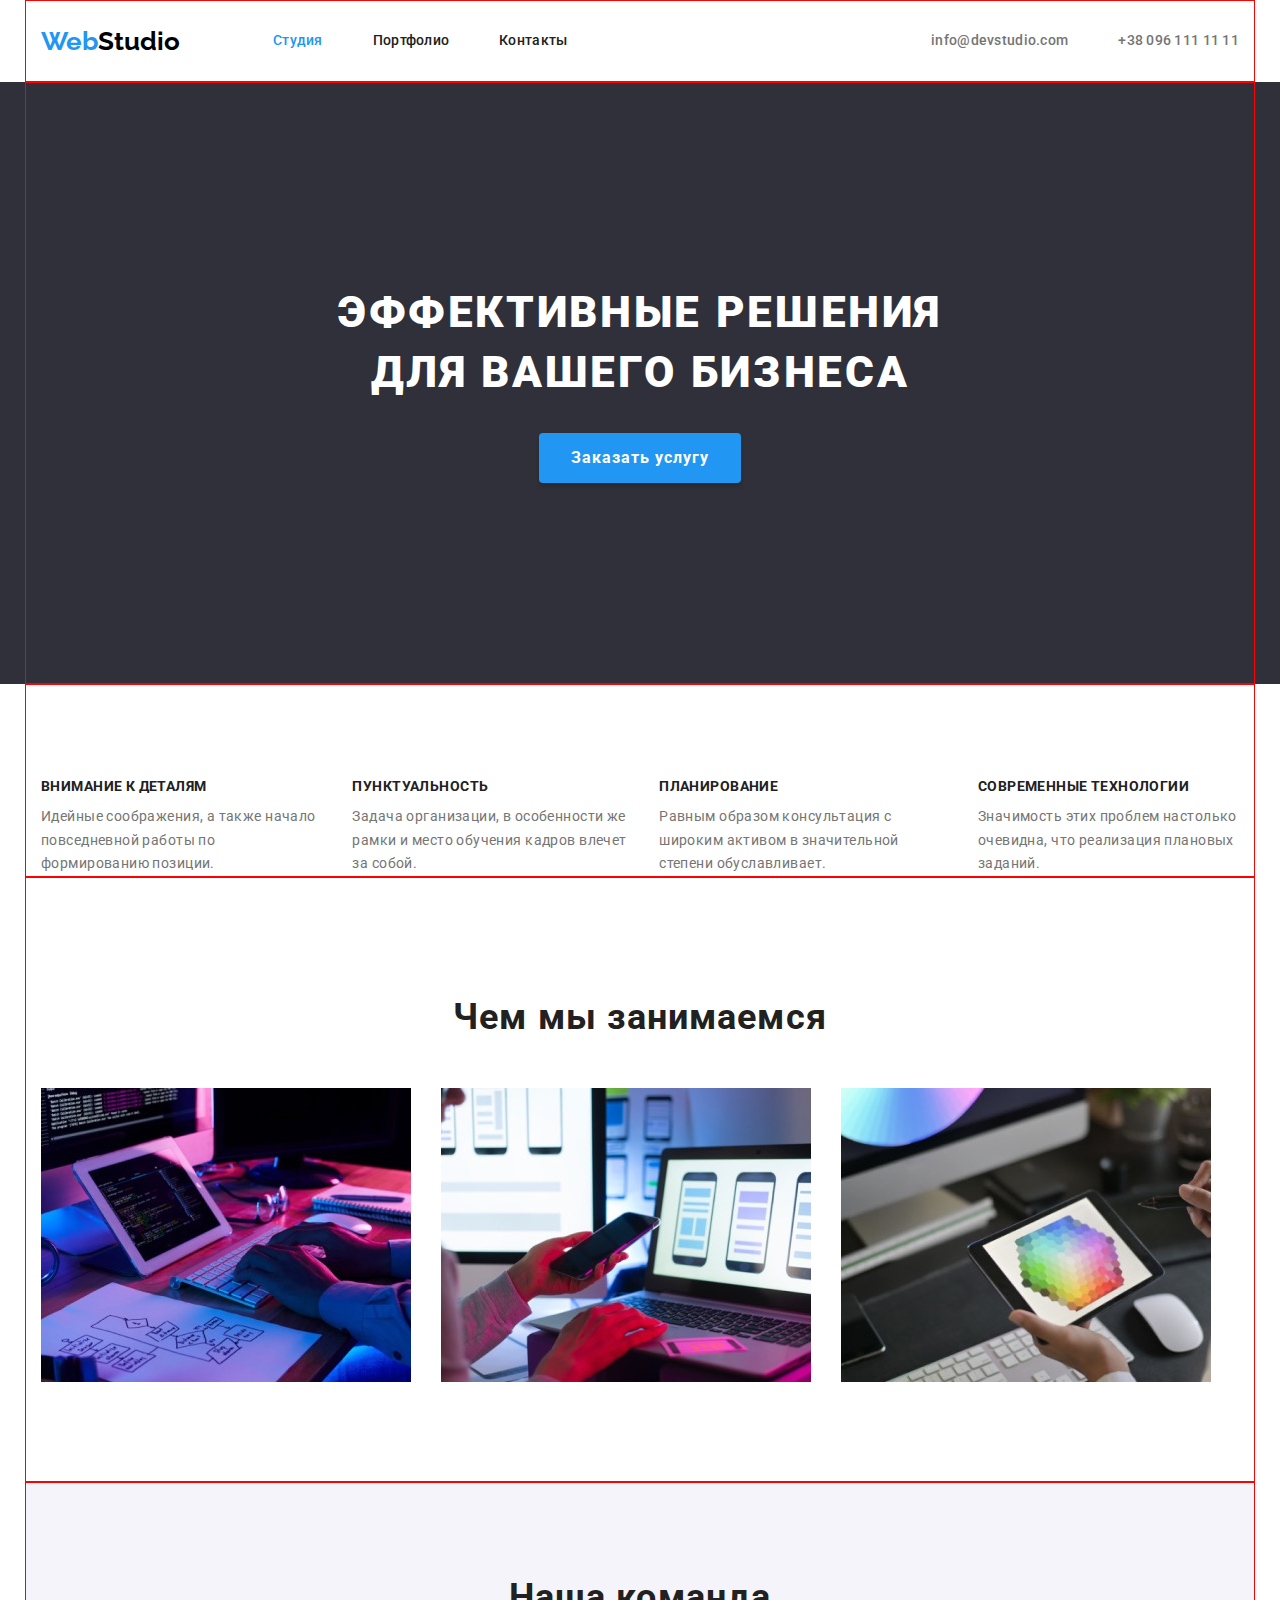
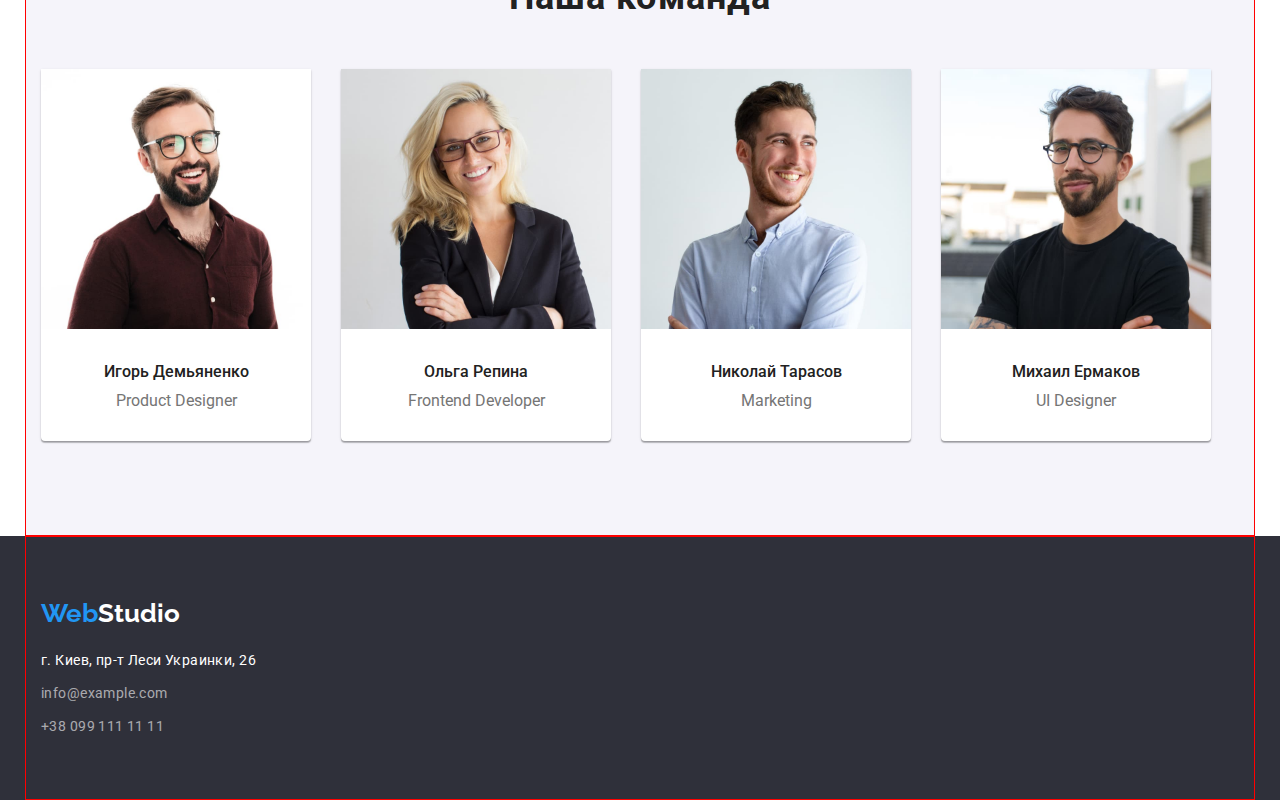
==== index.html @ 02f097f6 "додає позиціонування" ====
<!DOCTYPE html>
<html lang="ru">
  <head>
    <meta charset="UTF-8" />
    <meta http-equiv="X-UA-Compatible" content="IE=edge" />
    <meta name="viewport" content="width=device-width, initial-scale=1.0" />
    <title>WebStudio</title>
    <link rel="preconnect" href="https://fonts.googleapis.com"> 
    <link rel="preconnect" href="https://fonts.gstatic.com" crossorigin> 
    <link href="https://fonts.googleapis.com/css2?family=Raleway:wght@700&family=Roboto:wght@400;500;700;900&display=swap" rel="stylesheet">
    <link rel="stylesheet" href="https://cdnjs.cloudflare.com/ajax/libs/modern-normalize/1.1.0/modern-normalize.min.css">
    <link rel="stylesheet" href="./css/styles.css">
</head>
  <body>
    <header class="header">
        <div class="conteiner header-conteiner">
            <nav class="nav-conteiner">   
                <a class="header-logo-wed link" href="/" lang="en">Web<span class="header-logo-studio link">Studio</span> </a>    
                    <ul class="nav link list">
                        <li class="nav-list"> <a  class="nav-link curent link" href="./index.html">Студия</a></li>
                        <li class="nav-list"> <a class="nav-link link" href="./portfolio.html">Портфолио</a></li>
                        <li class="nav-list"> <a class="nav-link link" href="#">Контакты</a></li>
                    </ul>
                </nav> 
                <ul class="header-info list">
                    <li class="header-info-items">
                        <a href="moilto:info@devstudio.com" class="header-info-link link"> info@devstudio.com </a></li>
                    <li class="header-info-items"> 
                        <a href="tel:+380961111111" class="header-info-link link">+38 096 111 11 11</a> </li> 
                </ul>
        </div>
    </header>
    <main>
        <section class="hero">
            <din class="hero-conteiner conteiner">
                <h1 class="hero-title">Эффективные решения <br/> для вашего бизнеса</h1>
            <button class="hero-btn" type="button">Заказать услугу</button>
            </din>
            
        </section>
        <section class="after-hero conteiner">
            <h2 class="visually-hidder"> Наши преимущества </h2>
            <ul class="item-conteiner list">
                <li class="main-item"> 
                    <h3 class="item-subtitle">Внимание к деталям</h3> 
                    <p class="item-text">Идейные соображения, а также начало повседневной работы по формированию позиции.</p>
                </li>
                <li class="main-item"> 
                    <h3 class="item-subtitle">Пунктуальность</h3> 
                    <p class="item-text">Задача организации, в особенности же рамки и место обучения кадров влечет за собой.</p>
                </li>
                <li class="main-item"> 
                    <h3 class="item-subtitle">Планирование</h3> 
                    <p class="item-text">Равным образом консультация с широким активом в значительной степени обуславливает.</p>
                </li>
                <li class="main-item"> 
                    <h3 class="item-subtitle">Современные технологии</h3> 
                    <p class="item-text">Значимость этих проблем настолько очевидна, что реализация плановых заданий.</p>
                </li>
            </ul>
        </section>
        <section class="work conteiner">
            <h2 class="work-heading">Чем мы занимаемся</h2>
            <ul class="work-heading-list">
                <li class="work-heading-img list">
                    <img src="./images/img-1.jpg" alt="планирование макета" width="370">
                </li>
                <li class="work-heading-img list">
                    <img src="./images/img-2.jpg" alt="позиционирование страници" width="370"> 
                </li>
                <li class="work-heading-img list">
                    <img src="./images/img-3.jpg" alt="подбор цветовой композиции" width="370">
                </li>
            </ul>
        </section>
        <section class="team conteiner">
            <h2 class="team-title list"> Наша команда</h2>
            <ul class="team-grup">
                <li class="team-list list"> <img src="./images/specialist-1.jpg" alt="дизайнер продукта" width="270">
                    <h3 class="team-name">Игорь Демьяненко</h3> <p class="team-job" lang="en">Product Designer</p></li>
                <li class="team-list list"><img src="./images/specialist-2.jpg" alt="разработчик" width="270">
                    <h3 class="team-name">Ольга Репина</h3> <p class="team-job" lang="en">Frontend Developer</p></li>
                <li class="team-list list"><img src="./images/specialist-3.jpg" alt="маркетолог" width="270">
                    <h3 class="team-name">Николай Тарасов</h3> <p class="team-job" lang="en">Marketing</p></li>
                <li class="team-list list"><img src="./images/specialist-4.jpg" alt="дизайнер интерфейсов" width="270">
                    <h3 class="team-name">Михаил Ермаков</h3> <p class="team-job" lang="en">UI Designer</p></li>
            </ul>
        </section>
    </main>
    <footer class="footer">
        <div class="footer-conteiner conteiner"> 
            <a class="footer-logo-wed link" href="/" lang="en">Web<span class="footer-logo-studio">Studio</span></a> 
            <address class="footer-nav">
                <ul class="footer-list">
                    <li class="footer-items-address list link">
                        <a href="https://goo.gl/maps/YGyB6HcbsNwQqxCWA" class="footer-address link"> г. Киев, пр-т Леси Украинки, 26</a>
                    </li>
                    <li class="footer-items-mail list link">
                         <a href="moilto:info@example.com"  class="footer-mail link" target="_blank" rel="noopener noreferrer"> info@example.com </a>
                    </li>
                    <li class="footer-items-tel list link">
                        <a href="tel:+380991111111" class="footer-tel link"> +38 099 111 11 11</a>
                    </li>
                </ul> 
            </address>
        </div>   
    </footer>
  </body>
</html>
---- css/styles.css ----
:root{
    --header-color: #212121;
    --light-header-color:#FFFFFF;
    --text-color:#757575;
    --logo-accent-color: #2196F3;
    --logo-dark-color: #000000;
    --logo-light-color: #FFFFFF;
    --btn-color: #2196F3;
    --btn-portfolio-color: #F5F4FA;
    --active-color: #2196F3;
    --btn-text-active-color: #FFFFFF; 
    --main-background-color: #FFFFFF;
    --hero-backgroud-color: #2F303A;
    --our-team-background-color: #F5F4FA;
    --our-team-foto-background-color: #FFFFFF; 
    --footer-background-color: #2F303A;
    --footer-address-color: rgba(255, 255, 255, 0.6);
}


.list{ 
    list-style: none;
}
.link {
    text-decoration: none;
}
.visually-hidder{
    position: absolute;
    width: 1px;
    height: 1px;
    margin: -1px;
    border: 0;
    padding: o;
    white-space: nowrap;
    clip-path: inset(100%);
    clip: rect(0 0 0 0);
    overflow: hidden;
}

.conteiner{
    width: 1230px;
    padding: 94px 15px;
    margin-left: auto;
    margin-right: auto;
    border:1px solid red;
}

p,
h1,
h2,
h3,
h4,
h5,
h6{
    margin: 0;
}
ul,
ol{
    margin: 0;
    padding: 0;
}


body {
    font-family: "Roboto", sans-serif;
    color: var(--header-color);
    background: var(--main-background-color);
}



/*---------------------------------------LOGO-HEADER------------------*/

.header-conteiner{
    display: flex;
    padding-top: 0;
    padding-bottom: 0;
}
.header-logo-wed {
    margin-right: 93px;
    font-family: 'Raleway', sans-serif;
    font-weight: 700;
    font-size: 26px;
    line-height: 1.24;
    color: var(--logo-accent-color);
}
.header-logo-studio {
    font-family: 'Raleway', sans-serif;
    font-weight: 700;
    font-size: 26px;
    line-height: 1.24;
    color: var(--logo-dark-color);
}
.nav-conteiner{
    display: flex;
    align-items: center;
}
.nav{
    display: flex;
}

.nav-list:not(:last-child) {
    margin-right: 50px;
}
.nav-link {
    display: block;
    padding: 32px 0;
    color:inherit;
    font-weight: 500;
    font-size: 14px;
    line-height: 1.14;
    letter-spacing: 0.02em;
}
.curent{
    color:var(--active-color);
}
.header-info{
    display: flex;
    margin-left: auto;
}
.header-info-items:not(:last-child){
    margin-right: 50px;
}

.header-info-link {
    display: block;
    padding: 32px 0;
    font-weight: 500;
    font-size: 14px;
    line-height: 1.14;
    letter-spacing: 0.02em;
    color: var(--text-color);
}
.nav-link:hover,
.nav-link:focus,
.header-info-link:hover,
.header-info-link:focus {
    color:var(--active-color);
}


/*-------------------------------------HERO------------------------------*/
.hero{
    
    background: var(--hero-backgroud-color);

}
.hero-conteiner{
    display: block;
    text-align: center;
    padding-top: 200px;
    padding-bottom: 200px;

}
.hero-title{
    margin: 0;
    margin-bottom: 30px;
    font-weight: 900;
    color: var(--light-header-color);
    font-size: 44px;
    line-height: 1.36;
    text-align: center;
    letter-spacing: 0.06em;
    text-transform: uppercase;
}
.hero-btn{
    display: inline-block;
    padding: 10px 32px;
    background: var(--btn-color);
    box-shadow: 0px 4px 4px rgba(0, 0, 0, 0.15);
    border-radius: 4px;
    border: transparent;
    letter-spacing: 0.06em;
    font-family: inherit;
    font-weight: 700;
    font-size: 16px;
    line-height: 30px;
    color:var(--light-header-color);

}
.hero-btn:hover{
    background:#188CEB;
}
/*-------------------------------------AFTER-HERO---------------------*/

.after-hero{
    padding-bottom: 0;
}
.item-conteiner{
    display: flex;
    margin: -15px;
}
.main-item{
    margin: 15px;
}

.item-subtitle{
    margin-bottom: 10px;

    font-weight: 700;
    font-size: 14px;
    line-height: 1.14;
    letter-spacing: 0.03em;
    text-transform: uppercase;
    color:var(--header-color);
}
.item-text{
    font-size: 14px;
    line-height: 1.71;
    letter-spacing: 0.03em;
    color:var(--text-color);
}
/*----------------------------------------------WORK-------------------*/

.work{
    padding-top: 118px;
}
.work-heading{
    text-align: center;
    font-weight: 700;
    font-size: 36px;
    line-height: 42px;
    text-align: center;
    letter-spacing: 0.03em;
    color:var(--header-color);
}
.work-heading-list{
    margin-top: 50px;
    display: flex;
}
.work-heading-img:not(:last-child){
    margin-right:30px;
}
/*----------------------------------TEAM-----------------------------------*/
.team{
    background: var(--our-team-background-color);
}
.team-title{
    text-align: center;
    font-weight: 700;
    font-size: 36px;
    line-height: 1.16;
    text-align: center;
    letter-spacing: 0.03em;
    color:var(--header-color);
}
.team-grup{
    display: flex;
    margin-top: 50px;
}
.team-list{
    background: var(--our-team-foto-background-color);
    box-shadow: 0px 1px 3px rgba(0, 0, 0, 0.12), 0px 1px 1px rgba(0, 0, 0, 0.14), 0px 2px 1px rgba(0, 0, 0, 0.2);
    border-radius: 0px 0px 4px 4px;
}
.team-list:not(:last-child){
    margin-right: 30px;
}

.team-name{ 
    margin-top: 30px;
    text-align: center;
    font-weight: 500;
    font-size: 16px;
    line-height: 1.18;
    color: var(--header-color);
}
.team-job{
    margin-top: 10px;
    margin-bottom: 30px;
    text-align: center;
    line-height: 1.18;
    color: var(--text-color);
}
/*----------------------------------FOOTER-------------------------------------*/
.footer{   
    background: var(--footer-background-color);
}
.footer-conteiner{
    padding-top: 60px;
    padding-bottom: 60px;
}

.footer-logo-wed{
    font-family: 'Raleway', sans-serif;
    font-weight: 700;
    font-size: 26px;
    line-height: 1.24;
    color: var(--logo-accent-color); 
}
.footer-logo-studio{
    font-family: 'Raleway', sans-serif;
    font-weight: 700;
    font-size: 26px;
    line-height: 1.24;
    color:var(--logo-light-color);
}
.footer-nav{
    margin-top: 20px;
    font-style: normal;
}
.footer-address{
    font-size: 14px;
    line-height: 1.71;
    letter-spacing: 0.03em;
    color: var(--light-header-color);
}
.footer-mail, .footer-tel{
    display: block;
    padding-top: 9px;
    font-size: 14px;
    line-height: 1.71;
    letter-spacing: 0.03em;
    color: var(--footer-address-color);
}
.footer-address:hover,
.footer-address:focus,
.footer-mail:hover,
.footer-mail:focus,
.footer-tel:hover,
.footer-tel:focus{
    color:var(--active-color);
}

/*-------------------------------------PORTFOLIO------------------------------*/
/*------------------------------------NAVIGATION-----------------------------*/

/*----------------------------------------BUTTON-------------------------------*/
.btn-conteiner{
    display: flex;
    justify-content: center;
}
.btn{
    font-family: inherit;
    background: var(--btn-portfolio-color);
    font-weight: 500;
    font-size: 16px;
    line-height: 1.62;
    border: transparent;
    border-radius: 4px;
    letter-spacing: 0.03em;
    color: var(--header-color);
    padding: 6px 22px;
    text-align: center;
    display: inline-block;
}

.list-btn:not(:last-child){
    margin-right: 8px;
}
.btn:hover,
.btn:focus{
    background: var(--active-color);
    color: var(--btn-text-active-color);
}
.btn-active{
    background: var(--active-color);
    color: var(--btn-text-active-color);
}

/*------------------------------------------PORTFOLIO----------------------*/
.portfolio-list{
    margin-top: 50px;
    display: flex;
    flex-wrap: wrap;
    gap:30px;
    
}
.portfolio-item{
    flex-basis: calc(100%-60px)/3;
    box-sizing: border-box;
    border: 1px solid #EEEEEE;
    border-top: none;
}
.portfolio-text-conteiner{
    padding: 24px 20px;
}

.portfolio-title{
    font-weight: 700;
    font-size: 18px;
    line-height: 2;
    color: var(--header-color);
}
.portfolio-after-title{
    margin-top: 4px;
    font-size: 16px;
    line-height: 1.87;
    color:var(--text-color);
}
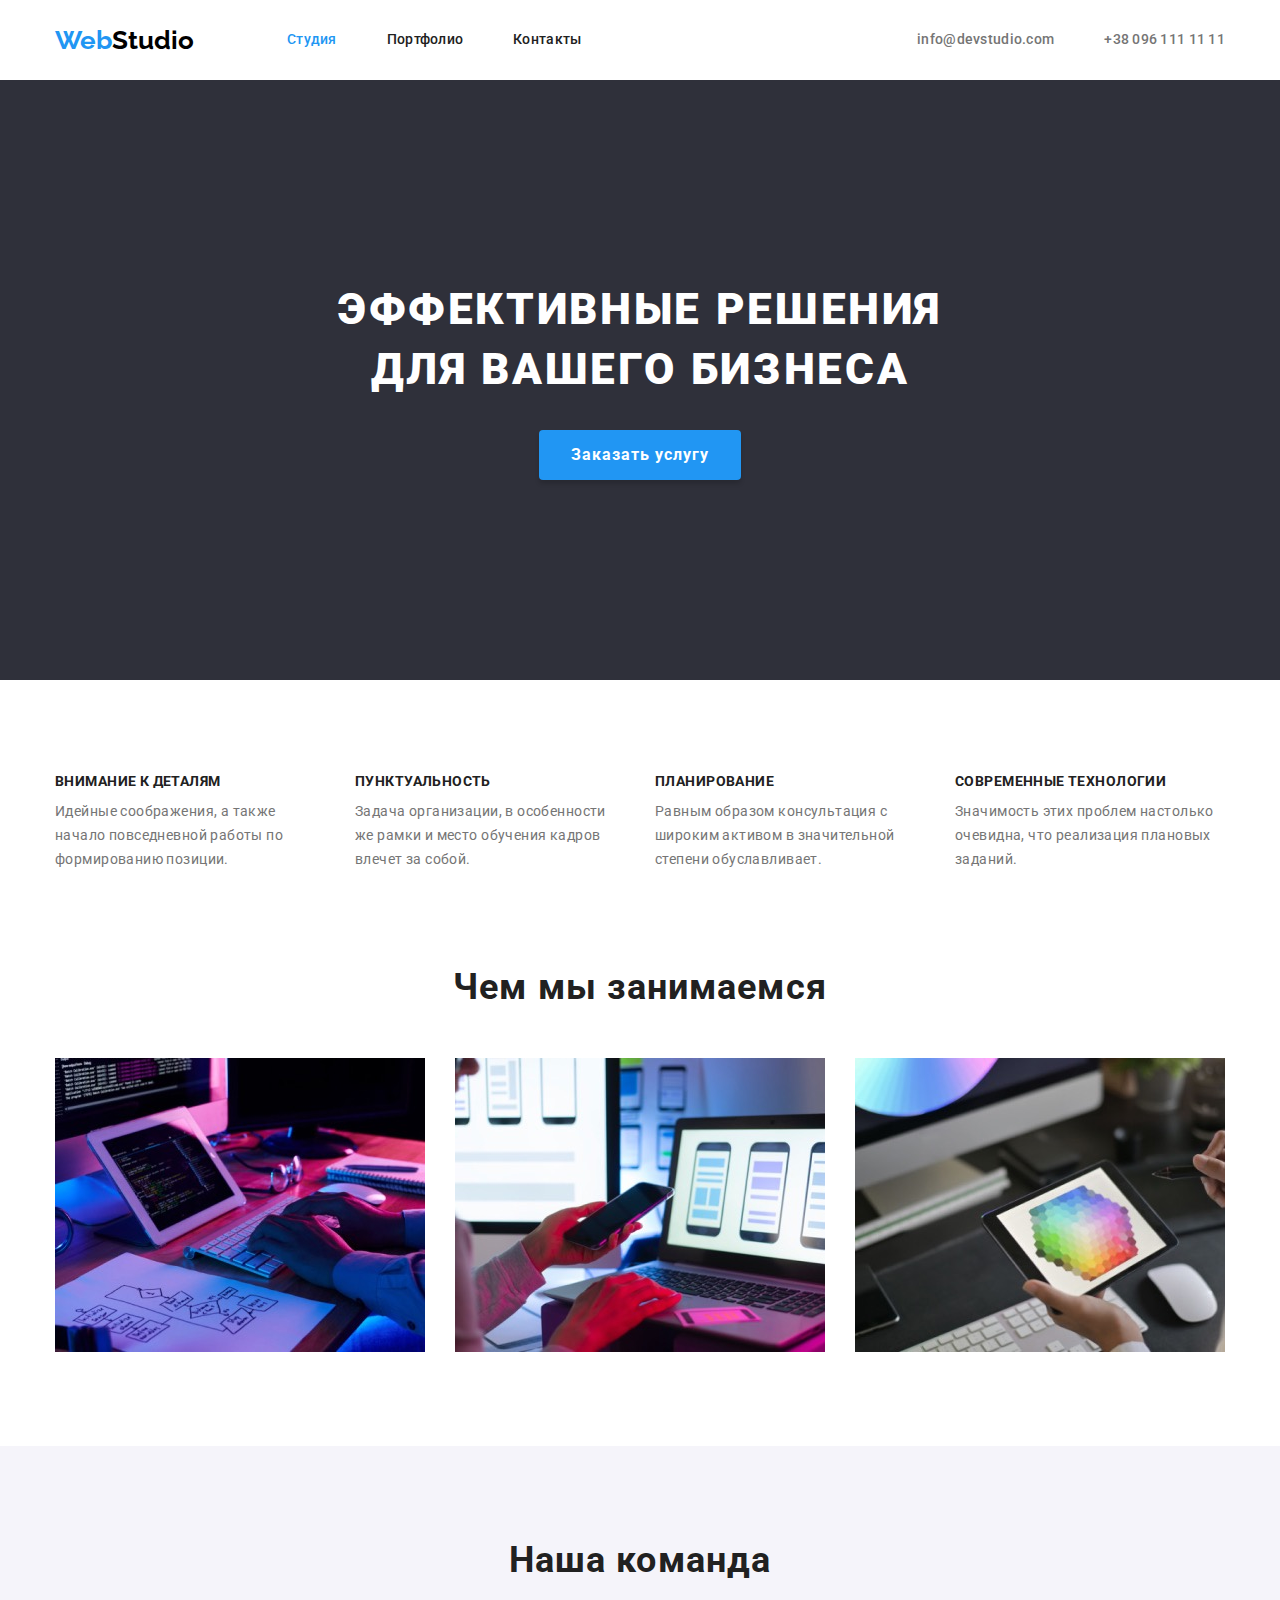
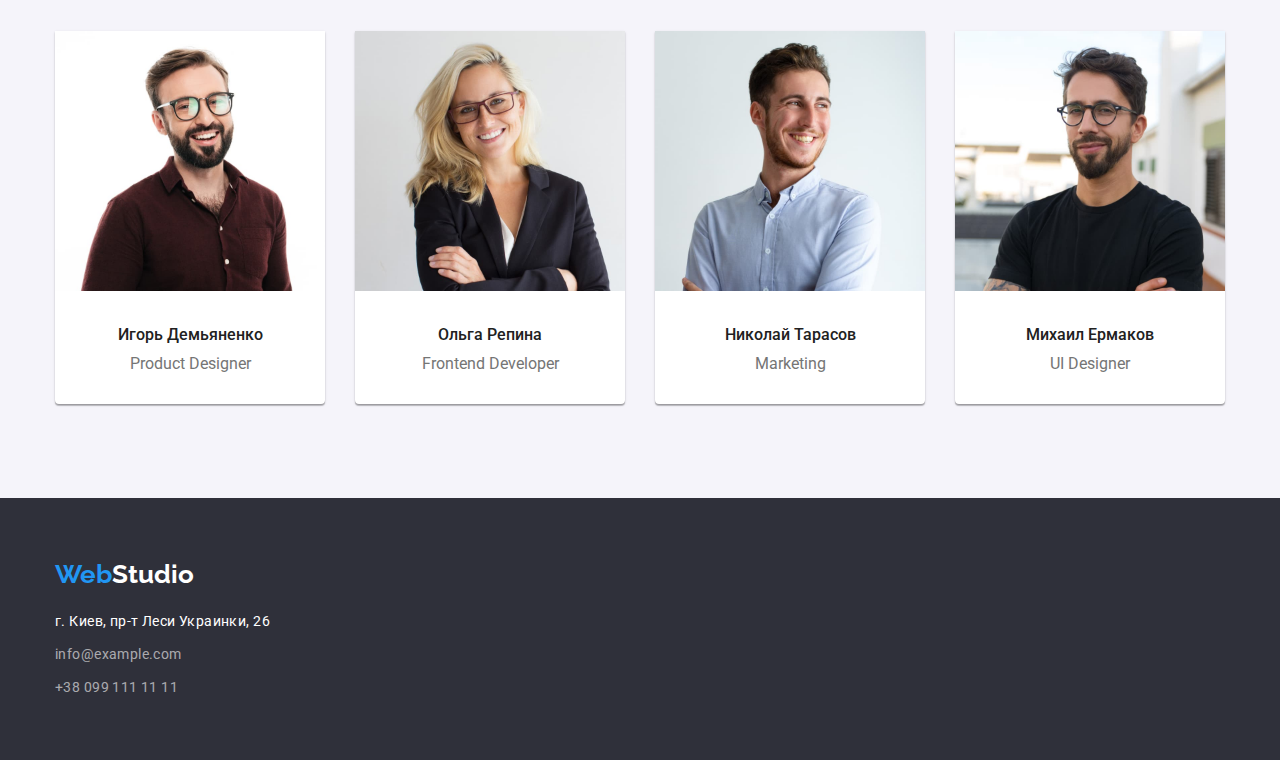
==== commit fd56ba27: "виправлено ширину, додано контейери" ====
--- a/index.html
+++ b/index.html
@@ -13,7 +13,7 @@
 </head>
   <body>
     <header class="header">
-        <div class="conteiner header-conteiner">
+        <div class="conteiner">
             <nav class="nav-conteiner">   
                 <a class="header-logo-wed link" href="/" lang="en">Web<span class="header-logo-studio link">Studio</span> </a>    
                     <ul class="nav link list">
@@ -32,14 +32,14 @@
     </header>
     <main>
         <section class="hero">
-            <din class="hero-conteiner conteiner">
-                <h1 class="hero-title">Эффективные решения <br/> для вашего бизнеса</h1>
+            <div class="conteiner">
+                <h1 class="hero-title">Эффективные решения для вашего бизнеса</h1>
             <button class="hero-btn" type="button">Заказать услугу</button>
-            </din>
-            
+            </div>
         </section>
-        <section class="after-hero conteiner">
-            <h2 class="visually-hidder"> Наши преимущества </h2>
+        <section class="after-hero">
+            <div class="conteiner">
+                <h2 class="visually-hidder"> Наши преимущества </h2>
             <ul class="item-conteiner list">
                 <li class="main-item"> 
                     <h3 class="item-subtitle">Внимание к деталям</h3> 
@@ -58,47 +58,72 @@
                     <p class="item-text">Значимость этих проблем настолько очевидна, что реализация плановых заданий.</p>
                 </li>
             </ul>
+            </div>  
         </section>
-        <section class="work conteiner">
-            <h2 class="work-heading">Чем мы занимаемся</h2>
+        <section class="work">
+            <div class="conteiner">
+                <h2 class="work-heading">Чем мы занимаемся</h2>
             <ul class="work-heading-list">
                 <li class="work-heading-img list">
-                    <img src="./images/img-1.jpg" alt="планирование макета" width="370">
+                    <img src="./images/img-1.jpg" alt="планирование макета" class="work-img" width="370">
                 </li>
                 <li class="work-heading-img list">
-                    <img src="./images/img-2.jpg" alt="позиционирование страници" width="370"> 
+                    <img src="./images/img-2.jpg" alt="позиционирование страници" class="work-img" width="370"> 
                 </li>
                 <li class="work-heading-img list">
-                    <img src="./images/img-3.jpg" alt="подбор цветовой композиции" width="370">
+                    <img src="./images/img-3.jpg" alt="подбор цветовой композиции" class="work-img" width="370">
                 </li>
             </ul>
+            </div>
         </section>
-        <section class="team conteiner">
-            <h2 class="team-title list"> Наша команда</h2>
-            <ul class="team-grup">
-                <li class="team-list list"> <img src="./images/specialist-1.jpg" alt="дизайнер продукта" width="270">
-                    <h3 class="team-name">Игорь Демьяненко</h3> <p class="team-job" lang="en">Product Designer</p></li>
-                <li class="team-list list"><img src="./images/specialist-2.jpg" alt="разработчик" width="270">
-                    <h3 class="team-name">Ольга Репина</h3> <p class="team-job" lang="en">Frontend Developer</p></li>
-                <li class="team-list list"><img src="./images/specialist-3.jpg" alt="маркетолог" width="270">
-                    <h3 class="team-name">Николай Тарасов</h3> <p class="team-job" lang="en">Marketing</p></li>
-                <li class="team-list list"><img src="./images/specialist-4.jpg" alt="дизайнер интерфейсов" width="270">
-                    <h3 class="team-name">Михаил Ермаков</h3> <p class="team-job" lang="en">UI Designer</p></li>
-            </ul>
+        <section class="team">
+            <div class="conteiner">
+                <h2 class="team-title list"> Наша команда</h2>
+                <ul class="team-grup">
+                    <li class="team-list list"> 
+                        <img src="./images/specialist-1.jpg" alt="дизайнер продукта" width="270">
+                        <div class="conteiner-team-name-and-job">
+                            <h3 class="team-name">Игорь Демьяненко</h3> 
+                            <p class="team-job" lang="en">Product Designer</p>
+                        </div>
+                    </li>
+                    <li class="team-list list">
+                        <img src="./images/specialist-2.jpg" alt="разработчик" width="270">
+                        <div class="conteiner-team-name-and-job">
+                            <h3 class="team-name">Ольга Репина</h3> 
+                            <p class="team-job" lang="en">Frontend Developer</p>
+                        </div>
+                    </li>
+                    <li class="team-list list">
+                        <img src="./images/specialist-3.jpg" alt="маркетолог" width="270">
+                        <div class="conteiner-team-name-and-job">
+                            <h3 class="team-name">Николай Тарасов</h3> 
+                            <p class="team-job" lang="en">Marketing</p>
+                        </div>
+                    </li>
+                    <li class="team-list list">
+                        <img src="./images/specialist-4.jpg" alt="дизайнер интерфейсов" width="270">
+                        <div class="conteiner-team-name-and-job">
+                            <h3 class="team-name">Михаил Ермаков</h3> 
+                            <p class="team-job" lang="en">UI Designer</p>
+                        </div>
+                        </li>
+                </ul>
+            </div>
         </section>
     </main>
     <footer class="footer">
-        <div class="footer-conteiner conteiner"> 
+        <div class="conteiner"> 
             <a class="footer-logo-wed link" href="/" lang="en">Web<span class="footer-logo-studio">Studio</span></a> 
             <address class="footer-nav">
                 <ul class="footer-list">
-                    <li class="footer-items-address list link">
+                    <li class="footer-items list link">
                         <a href="https://goo.gl/maps/YGyB6HcbsNwQqxCWA" class="footer-address link"> г. Киев, пр-т Леси Украинки, 26</a>
                     </li>
-                    <li class="footer-items-mail list link">
+                    <li class="footer-items list link">
                          <a href="moilto:info@example.com"  class="footer-mail link" target="_blank" rel="noopener noreferrer"> info@example.com </a>
                     </li>
-                    <li class="footer-items-tel list link">
+                    <li class="footer-items list link">
                         <a href="tel:+380991111111" class="footer-tel link"> +38 099 111 11 11</a>
                     </li>
                 </ul> 
--- a/css/styles.css
+++ b/css/styles.css
@@ -38,11 +38,11 @@
 }
 
 .conteiner{
-    width: 1230px;
+    width: 1200px;
     padding: 94px 15px;
     margin-left: auto;
     margin-right: auto;
-    border:1px solid red;
+    /* border:1px solid red; */
 }
 
 p,
@@ -69,14 +69,17 @@
 
 
 
-/*---------------------------------------LOGO-HEADER------------------*/
-
-.header-conteiner{
-    display: flex;
+/*----------------------------------------HEADER------------------*/
+
+.header .conteiner{
     padding-top: 0;
     padding-bottom: 0;
-}
+    display: flex;
+}
+
 .header-logo-wed {
+    padding-top: 24px;
+    padding-bottom: 24px;
     margin-right: 93px;
     font-family: 'Raleway', sans-serif;
     font-weight: 700;
@@ -143,14 +146,12 @@
 .hero{
     
     background: var(--hero-backgroud-color);
-
-}
-.hero-conteiner{
-    display: block;
-    text-align: center;
     padding-top: 200px;
     padding-bottom: 200px;
-
+}
+.hero .conteiner{
+    padding: 0;
+    width: 696px;
 }
 .hero-title{
     margin: 0;
@@ -164,7 +165,8 @@
     text-transform: uppercase;
 }
 .hero-btn{
-    display: inline-block;
+    display: block;
+    margin: 0 auto;
     padding: 10px 32px;
     background: var(--btn-color);
     box-shadow: 0px 4px 4px rgba(0, 0, 0, 0.15);
@@ -183,20 +185,17 @@
 }
 /*-------------------------------------AFTER-HERO---------------------*/
 
-.after-hero{
-    padding-bottom: 0;
-}
 .item-conteiner{
     display: flex;
     margin: -15px;
 }
 .main-item{
     margin: 15px;
+    flex-basis: calc(100% / 4 - 30px)
 }
 
 .item-subtitle{
     margin-bottom: 10px;
-
     font-weight: 700;
     font-size: 14px;
     line-height: 1.14;
@@ -212,8 +211,8 @@
 }
 /*----------------------------------------------WORK-------------------*/
 
-.work{
-    padding-top: 118px;
+.work .conteiner{
+    padding-top: 0;
 }
 .work-heading{
     text-align: center;
@@ -230,6 +229,11 @@
 }
 .work-heading-img:not(:last-child){
     margin-right:30px;
+}
+.work-img{
+    display: block;
+    max-width: 100%;
+    height: auto;
 }
 /*----------------------------------TEAM-----------------------------------*/
 .team{
@@ -258,7 +262,6 @@
 }
 
 .team-name{ 
-    margin-top: 30px;
     text-align: center;
     font-weight: 500;
     font-size: 16px;
@@ -267,19 +270,26 @@
 }
 .team-job{
     margin-top: 10px;
-    margin-bottom: 30px;
     text-align: center;
     line-height: 1.18;
     color: var(--text-color);
+}
+.conteiner-team-name-and-job{
+    margin-top: 30px;
+    margin-bottom: 30px;
+
 }
 /*----------------------------------FOOTER-------------------------------------*/
 .footer{   
     background: var(--footer-background-color);
-}
-.footer-conteiner{
     padding-top: 60px;
     padding-bottom: 60px;
 }
+.footer .conteiner{
+    padding-top: 0;
+    padding-bottom: 0;
+}
+
 
 .footer-logo-wed{
     font-family: 'Raleway', sans-serif;
@@ -299,6 +309,9 @@
     margin-top: 20px;
     font-style: normal;
 }
+.footer-items:not(:first-child){
+    margin-top: 9px;
+}
 .footer-address{
     font-size: 14px;
     line-height: 1.71;
@@ -307,7 +320,6 @@
 }
 .footer-mail, .footer-tel{
     display: block;
-    padding-top: 9px;
     font-size: 14px;
     line-height: 1.71;
     letter-spacing: 0.03em;
@@ -364,16 +376,21 @@
     display: flex;
     flex-wrap: wrap;
     gap:30px;
+}
+.portfolio-item{
+    flex-basis: calc((100% - 60px) / 3);    
+}
+.portfolio-link{
+    display: block;
+}
     
-}
-.portfolio-item{
-    flex-basis: calc(100%-60px)/3;
-    box-sizing: border-box;
+.portfolio-img{
+    display: block;
+}
+.portfolio-text-conteiner{
+    padding: 20px 24px;
     border: 1px solid #EEEEEE;
     border-top: none;
-}
-.portfolio-text-conteiner{
-    padding: 24px 20px;
 }
 
 .portfolio-title{
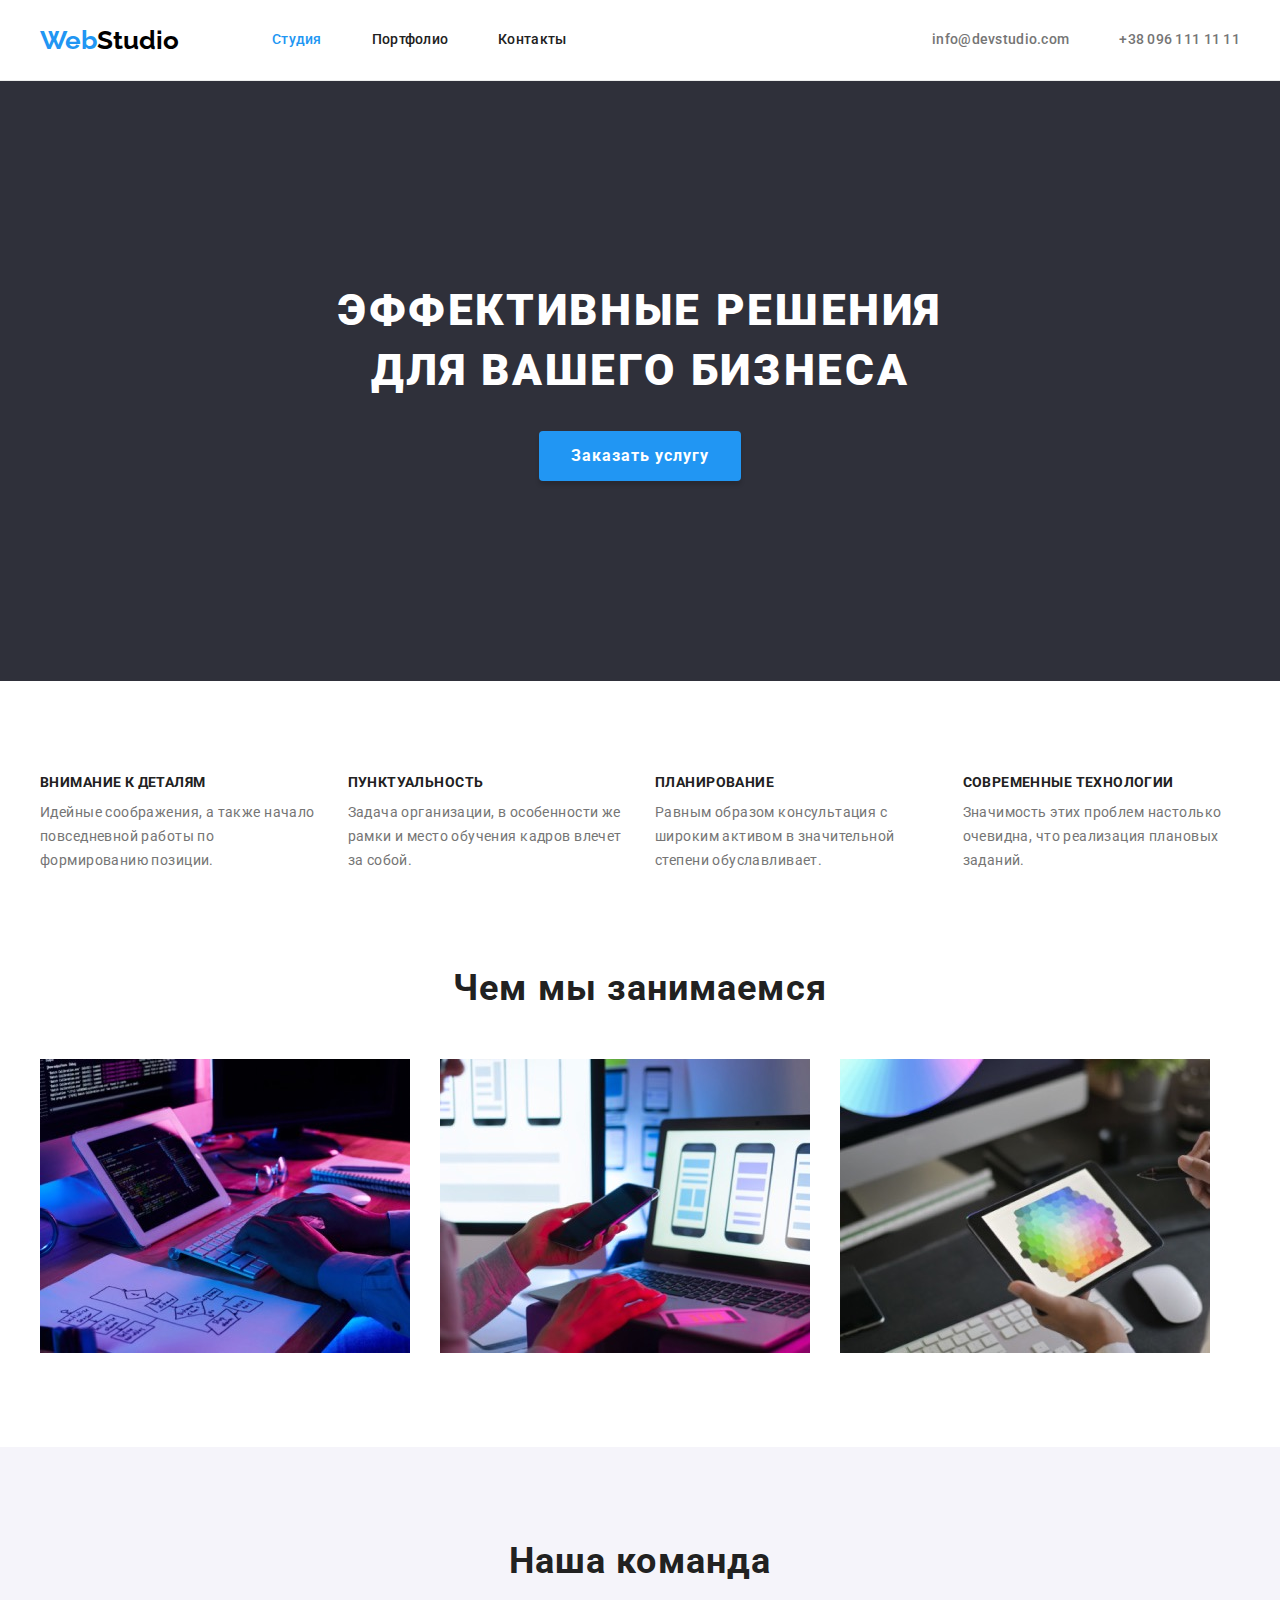
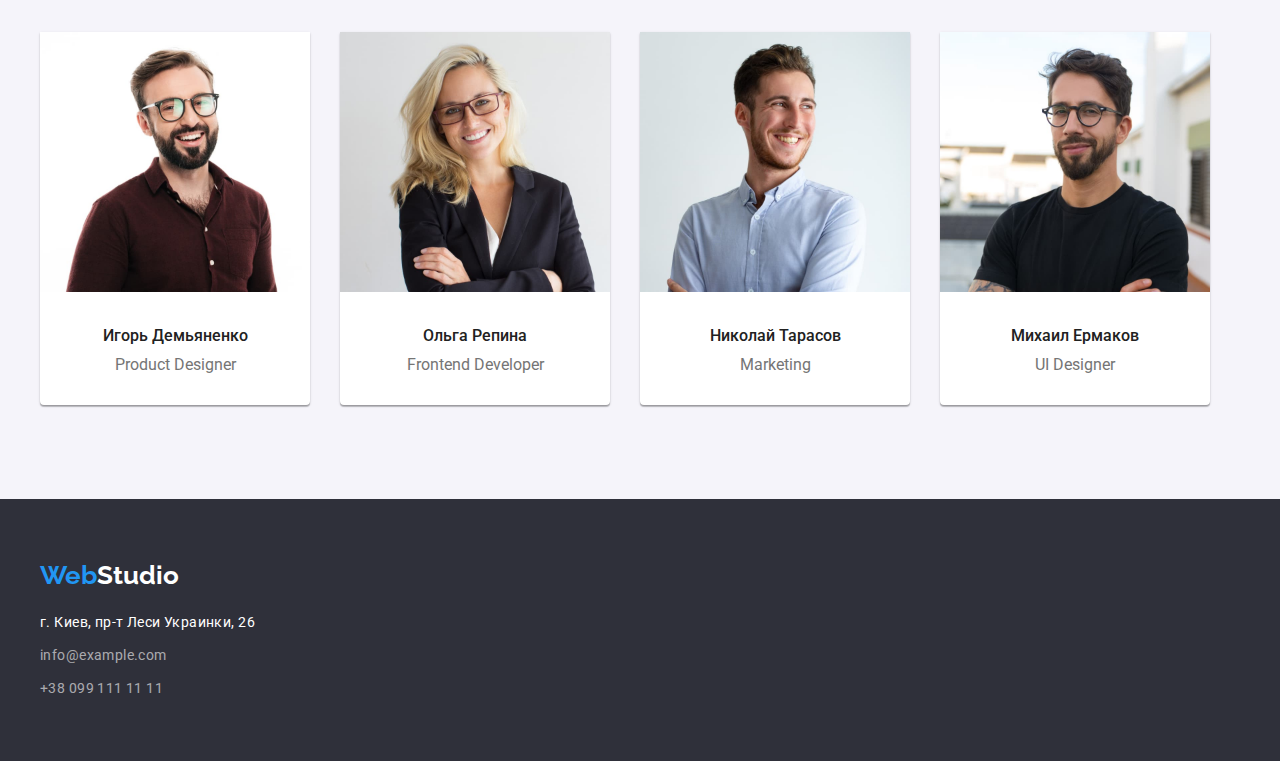
==== commit 26c96b87: "додано падінги на секцію" ====
--- a/index.html
+++ b/index.html
@@ -37,7 +37,7 @@
             <button class="hero-btn" type="button">Заказать услугу</button>
             </div>
         </section>
-        <section class="after-hero">
+        <section class="after-hero section">
             <div class="conteiner">
                 <h2 class="visually-hidder"> Наши преимущества </h2>
             <ul class="item-conteiner list">
@@ -60,7 +60,7 @@
             </ul>
             </div>  
         </section>
-        <section class="work">
+        <section class="work section">
             <div class="conteiner">
                 <h2 class="work-heading">Чем мы занимаемся</h2>
             <ul class="work-heading-list">
@@ -76,7 +76,7 @@
             </ul>
             </div>
         </section>
-        <section class="team">
+        <section class="team section">
             <div class="conteiner">
                 <h2 class="team-title list"> Наша команда</h2>
                 <ul class="team-grup">
--- a/css/styles.css
+++ b/css/styles.css
@@ -39,10 +39,12 @@
 
 .conteiner{
     width: 1200px;
-    padding: 94px 15px;
     margin-left: auto;
     margin-right: auto;
     /* border:1px solid red; */
+}
+.section{
+    padding: 94px 15px;
 }
 
 p,
@@ -71,9 +73,10 @@
 
 /*----------------------------------------HEADER------------------*/
 
+.header{
+    border-bottom: 1px solid #ECECEC; 
+}
 .header .conteiner{
-    padding-top: 0;
-    padding-bottom: 0;
     display: flex;
 }
 
@@ -150,7 +153,6 @@
     padding-bottom: 200px;
 }
 .hero .conteiner{
-    padding: 0;
     width: 696px;
 }
 .hero-title{
@@ -211,7 +213,7 @@
 }
 /*----------------------------------------------WORK-------------------*/
 
-.work .conteiner{
+.work {
     padding-top: 0;
 }
 .work-heading{
@@ -285,11 +287,6 @@
     padding-top: 60px;
     padding-bottom: 60px;
 }
-.footer .conteiner{
-    padding-top: 0;
-    padding-bottom: 0;
-}
-
 
 .footer-logo-wed{
     font-family: 'Raleway', sans-serif;
